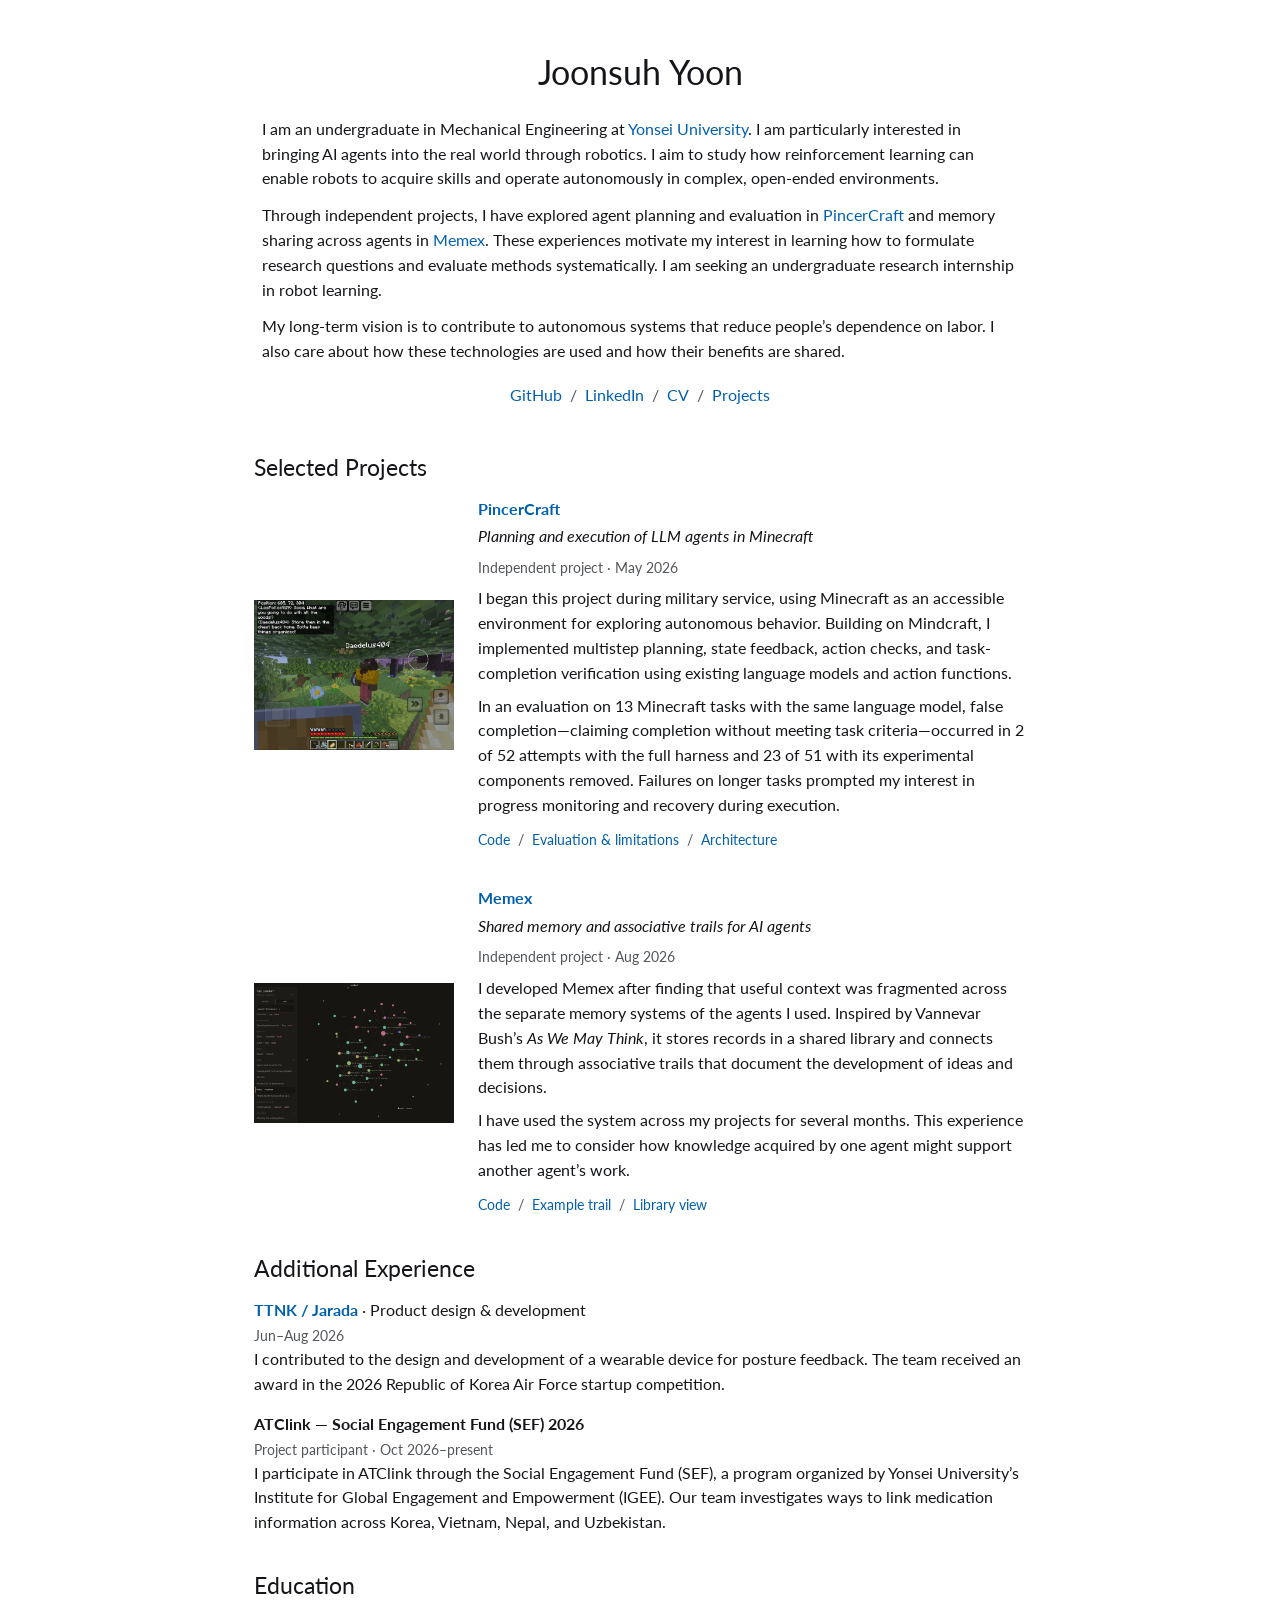
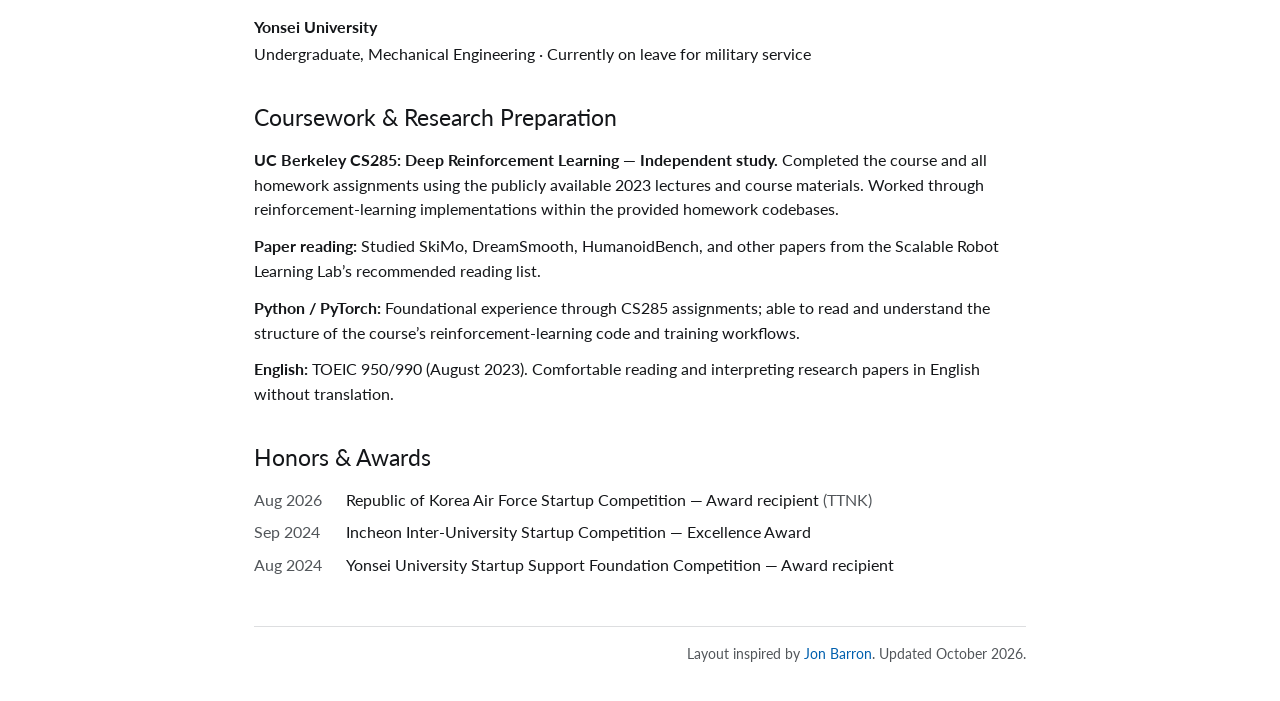
==== index.html @ 071ed4f8 "Update research interests, preparation, project dates, and CV" ====
<!doctype html>
<html lang="en">
<head>
  <meta charset="utf-8">
  <meta name="viewport" content="width=device-width, initial-scale=1">
  <meta name="description" content="Joonsuh Yoon — Mechanical Engineering undergraduate at Yonsei University. Projects and interests in robot learning, autonomous agents, and shared agent memory.">
  <meta name="theme-color" content="#ffffff">
  <title>Joonsuh Yoon</title>
  <link rel="icon" href="assets/favicon.svg" type="image/svg+xml">
  <link rel="preconnect" href="https://fonts.googleapis.com">
  <link rel="preconnect" href="https://fonts.gstatic.com" crossorigin>
  <link href="https://fonts.googleapis.com/css2?family=Lato:wght@400;700&display=swap" rel="stylesheet">
  <link rel="stylesheet" href="style.css">
</head>
<body>
  <a class="skip" href="#projects">Skip to projects</a>
  <main>
    <header class="intro">
      <h1>Joonsuh Yoon</h1>
      <p>I am an undergraduate in Mechanical Engineering at <a href="https://www.yonsei.ac.kr/en_sc/">Yonsei University</a>. I am particularly interested in bringing AI agents into the real world through robotics. I aim to study how reinforcement learning can enable robots to acquire skills and operate autonomously in complex, open-ended environments.</p>
      <p>Through independent projects, I have explored agent planning and evaluation in <a href="#pincercraft">PincerCraft</a> and memory sharing across agents in <a href="#memex">Memex</a>. These experiences motivate my interest in learning how to formulate research questions and evaluate methods systematically. I am seeking an undergraduate research internship in robot learning.</p>
      <p>My long-term vision is to contribute to autonomous systems that reduce people’s dependence on labor. I also care about how these technologies are used and how their benefits are shared.</p>
      <nav class="links intro-links" aria-label="Profile links">
        <a href="https://github.com/appendix0">GitHub</a><span aria-hidden="true">/</span>
        <a href="https://www.linkedin.com/in/%EC%A4%80%EC%84%9C-%EC%9C%A4-532869321/">LinkedIn</a><span aria-hidden="true">/</span>
        <a href="cv.pdf">CV</a><span aria-hidden="true">/</span>
        <a href="#projects">Projects</a>
      </nav>
    </header>

    <section id="projects" aria-labelledby="projects-title">
      <h2 id="projects-title">Selected Projects</h2>

      <article class="project" id="pincercraft">
        <a class="project-image" href="assets/pincercraft-gameplay.png" aria-label="View PincerCraft gameplay screenshot at full size">
          <img src="assets/pincercraft-gameplay.png" alt="Minecraft gameplay with the agent Daedelus404 discussing storing collected wood in a chest." width="1824" height="1368" loading="lazy">
        </a>
        <div class="project-copy">
          <h3><a href="https://github.com/appendix0/pincercraft">PincerCraft</a></h3>
          <p class="subtitle">Planning and execution of LLM agents in Minecraft</p>
          <p class="meta">Independent project · May 2026</p>
          <p>I began this project during military service, using Minecraft as an accessible environment for exploring autonomous behavior. Building on Mindcraft, I implemented multistep planning, state feedback, action checks, and task-completion verification using existing language models and action functions.</p>
          <p>In an evaluation on 13 Minecraft tasks with the same language model, false completion—claiming completion without meeting task criteria—occurred in 2 of 52 attempts with the full harness and 23 of 51 with its experimental components removed. Failures on longer tasks prompted my interest in progress monitoring and recovery during execution.</p>
          <div class="links"><a href="https://github.com/appendix0/pincercraft">Code</a><span aria-hidden="true">/</span><a href="https://github.com/appendix0/pincercraft/blob/HEAD/docs/paper/results.md">Evaluation &amp; limitations</a><span aria-hidden="true">/</span><a href="assets/pincercraft.jpeg">Architecture</a></div>
        </div>
      </article>

      <article class="project" id="memex">
        <a class="project-image" href="assets/memex.jpeg" aria-label="View the Memex Library screenshot at full size">
          <img src="assets/memex.jpeg" alt="The Memex Library interface, with records connected in an associative knowledge map." width="1873" height="1312" loading="lazy">
        </a>
        <div class="project-copy">
          <h3><a href="https://github.com/appendix0/Memex">Memex</a></h3>
          <p class="subtitle">Shared memory and associative trails for AI agents</p>
          <p class="meta">Independent project · Aug 2026</p>
          <p>I developed Memex after finding that useful context was fragmented across the separate memory systems of the agents I used. Inspired by Vannevar Bush’s <em>As We May Think</em>, it stores records in a shared library and connects them through associative trails that document the development of ideas and decisions.</p>
          <p>I have used the system across my projects for several months. This experience has led me to consider how knowledge acquired by one agent might support another agent’s work.</p>
          <div class="links"><a href="https://github.com/appendix0/Memex">Code</a><span aria-hidden="true">/</span><a href="https://github.com/appendix0/Memex/blob/HEAD/brain/trails/building-the-greenhouse.md">Example trail</a><span aria-hidden="true">/</span><a href="assets/memex.jpeg">Library view</a></div>
        </div>
      </article>
    </section>

    <section aria-labelledby="experience-title">
      <h2 id="experience-title">Additional Experience</h2>
      <div class="entry">
        <h3><a href="https://github.com/TurtleTurtleTurtleNeck/Jarada">TTNK / Jarada</a> <span class="role">· Product design &amp; development</span></h3>
        <p class="meta">Jun–Aug 2026</p>
        <p>I contributed to the design and development of a wearable device for posture feedback. The team received an award in the 2026 Republic of Korea Air Force startup competition.</p>
      </div>
      <div class="entry">
        <h3>ATClink — Social Engagement Fund (SEF) 2026</h3>
        <p class="meta">Project participant · Oct 2026–present</p>
        <p>I participate in ATClink through the Social Engagement Fund (SEF), a program organized by Yonsei University’s Institute for Global Engagement and Empowerment (IGEE). Our team investigates ways to link medication information across Korea, Vietnam, Nepal, and Uzbekistan.</p>
      </div>
    </section>

    <section aria-labelledby="education-title">
      <h2 id="education-title">Education</h2>
      <div class="entry"><h3>Yonsei University</h3><p>Undergraduate, Mechanical Engineering · Currently on leave for military service</p></div>
    </section>

    <section aria-labelledby="preparation-title">
      <h2 id="preparation-title">Coursework &amp; Research Preparation</h2>
      <p><strong>UC Berkeley CS285: Deep Reinforcement Learning — Independent study.</strong> Completed the course and all homework assignments using the publicly available 2023 lectures and course materials. Worked through reinforcement-learning implementations within the provided homework codebases.</p>
      <p><strong>Paper reading:</strong> Studied SkiMo, DreamSmooth, HumanoidBench, and other papers from the Scalable Robot Learning Lab’s recommended reading list.</p>
      <p><strong>Python / PyTorch:</strong> Foundational experience through CS285 assignments; able to read and understand the structure of the course’s reinforcement-learning code and training workflows.</p>
      <p><strong>English:</strong> TOEIC 950/990 (August 2023). Comfortable reading and interpreting research papers in English without translation.</p>
    </section>

    <section aria-labelledby="awards-title">
      <h2 id="awards-title">Honors &amp; Awards</h2>
      <ul class="awards">
        <li><span class="year">Aug 2026</span><span>Republic of Korea Air Force Startup Competition — Award recipient <span class="muted">(TTNK)</span></span></li>
        <li><span class="year">Sep 2024</span><span>Incheon Inter-University Startup Competition — Excellence Award</span></li>
        <li><span class="year">Aug 2024</span><span>Yonsei University Startup Support Foundation Competition — Award recipient</span></li>
      </ul>
    </section>
    <footer><p>Layout inspired by <a href="https://jonbarron.info/">Jon Barron</a>. <span class="footer-date">Updated October 2026.</span></p></footer>
  </main>
</body>
</html>
---- style.css ----
/* Hallmark · macrostructure: Long Document · tone: austere · anchor hue: blue
 * Reference: Jon Barron; single-family typography and white paper are deliberate.
 * Pre-emit critique: P4 H4 E4 S5 R5 V3 */
@import url('tokens.css');
* { box-sizing: border-box; }
html { overflow-x: clip; scroll-padding-top: var(--space-lg); }
body { margin: 0; overflow-x: clip; background: var(--color-paper); color: var(--color-ink); font: var(--text-body)/1.55 var(--font-body); }
main { max-width: 820px; margin: 0 auto; padding: var(--space-2xl) var(--space-lg) var(--space-lg); }
a { color: var(--color-accent); text-decoration: none; }
a:hover, a:active { color: var(--color-hover); text-decoration: underline; }
a:focus-visible { outline: 2px solid var(--color-focus); outline-offset: 4px; }
p { margin: 0 0 12px; }
h1, h2, h3 { font-family: var(--font-display); min-width: 0; overflow-wrap: anywhere; }
h1 { font-size: var(--text-name); font-weight: 400; line-height: 1.2; text-align: center; margin: 0 0 var(--space-lg); }
h2 { font-size: var(--text-section); font-weight: 400; line-height: 1.25; margin: 0 0 var(--space-md); }
h3 { font-size: var(--text-body); line-height: 1.4; margin: 0 0 var(--space-xs); }
.intro { padding: 0 var(--space-sm); margin-bottom: 42px; }
.links { display: flex; flex-wrap: wrap; gap: 0 var(--space-sm); align-items: baseline; font-size: var(--text-small); }
.links a { white-space: nowrap; padding-block: 3px; }
.links span { color: var(--color-muted); }
.intro-links { justify-content: center; font-size: var(--text-body); margin-top: var(--space-md); }
section { margin-bottom: 36px; }
.project { display: grid; grid-template-columns: minmax(0, 1fr); gap: var(--space-md); margin-bottom: 34px; align-items: center; }
.project-image { display: block; max-width: 340px; width: 100%; }
.project-image img { display: block; width: 100%; height: auto; object-fit: contain; }
.project-copy { min-width: 0; }
.project-copy p { margin-bottom: var(--space-sm); }
.project-copy h3 a { font-weight: 700; }
.subtitle { font-style: italic; }
.meta { color: var(--color-muted); font-size: var(--text-small); }
.entry { margin-bottom: var(--space-md); }
.entry p { margin: 0; }
.role { font-weight: 400; }
.study { margin-top: var(--space-md); }
.awards { list-style: none; padding: 0; margin: 0; }
.awards li { display: grid; grid-template-columns: 76px minmax(0, 1fr); gap: var(--space-md); margin-bottom: var(--space-sm); }
.year { font-variant-numeric: tabular-nums; color: var(--color-muted); }
.muted { color: var(--color-muted); }
footer { border-top: 1px solid var(--color-line); margin-top: var(--space-2xl); padding-top: var(--space-md); text-align: right; color: var(--color-muted); font-size: var(--text-small); }
footer a, .footer-date { white-space: nowrap; }
.skip { position: absolute; top: -80px; left: var(--space-md); padding: var(--space-sm); background: var(--color-paper); }
.skip:focus { top: var(--space-sm); }
@media (min-width: 40rem) {
  .project { grid-template-columns: 200px minmax(0, 1fr); gap: var(--space-lg); }
  main { padding-top: 52px; }
}
@media print {
  main { max-width: none; padding: 0; }
  .skip, footer { display: none; }
  .project, .entry { break-inside: avoid; }
  a { color: var(--color-ink); }
}
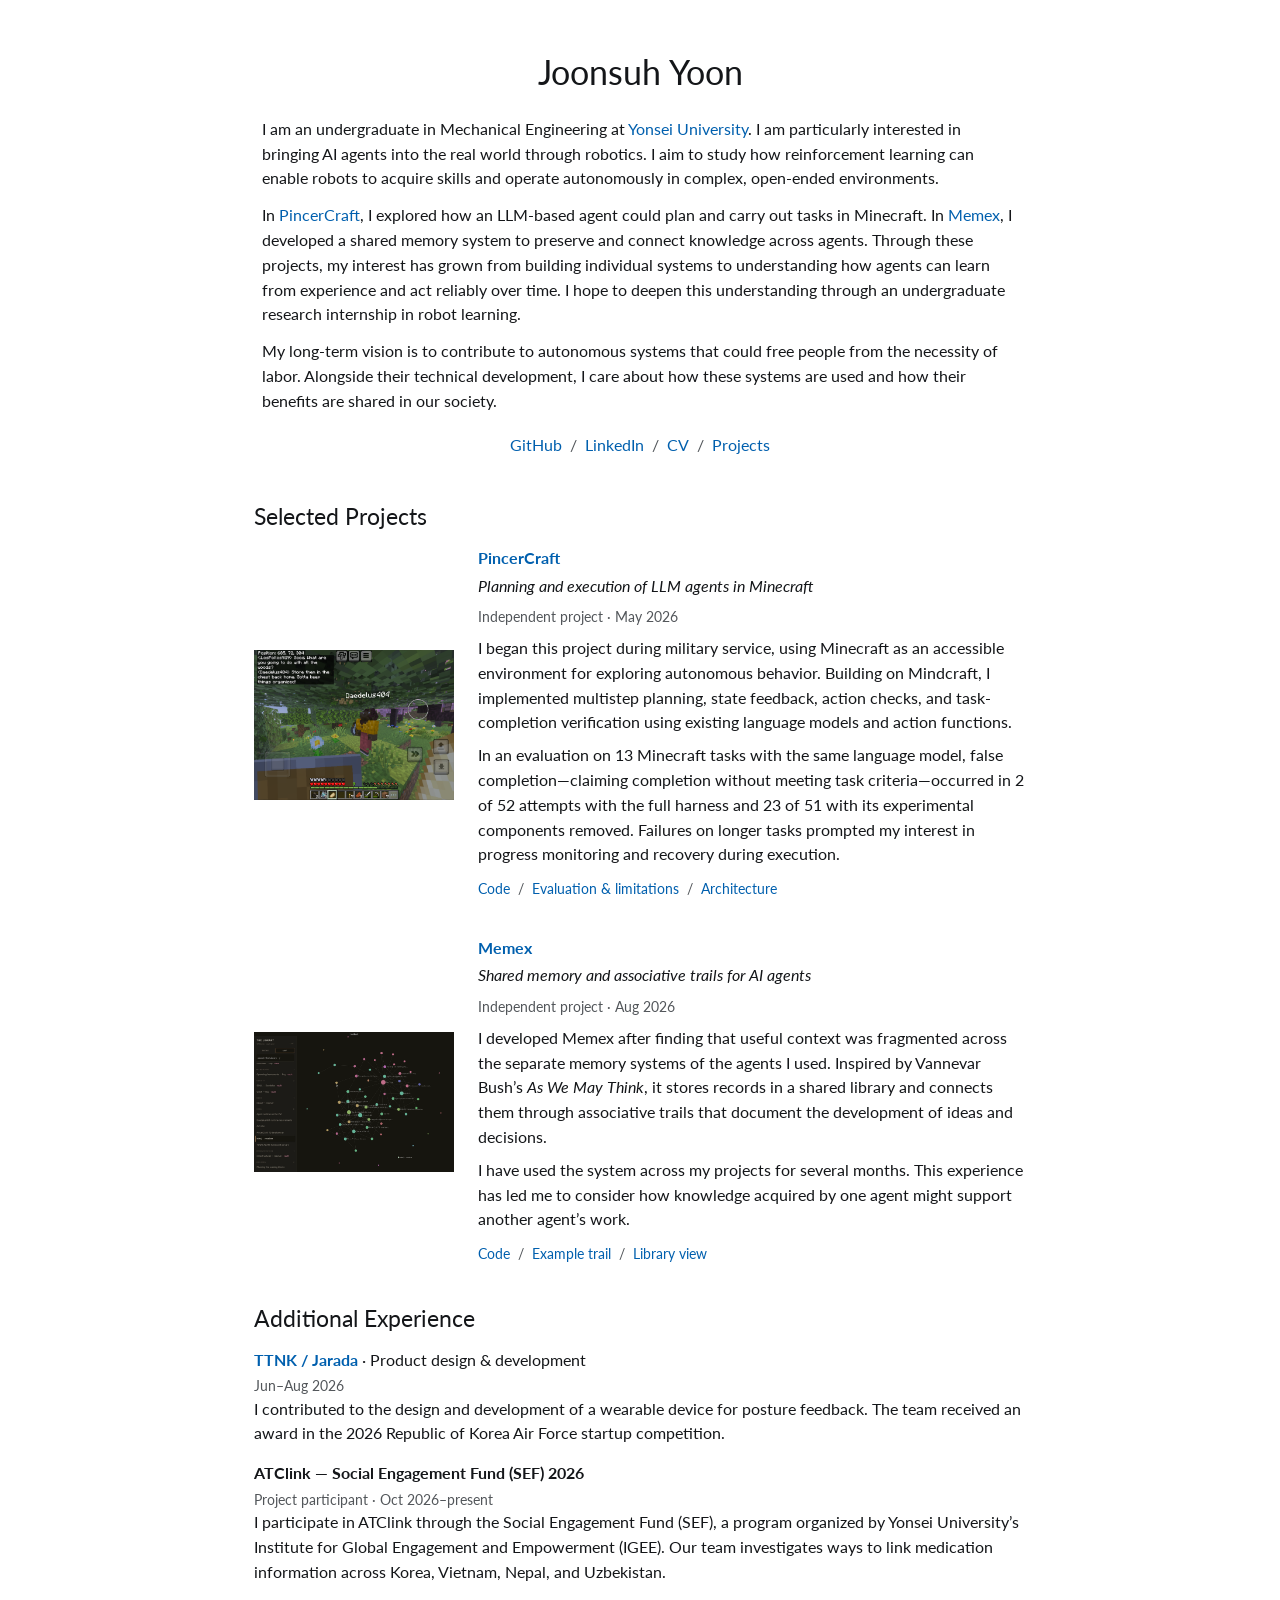
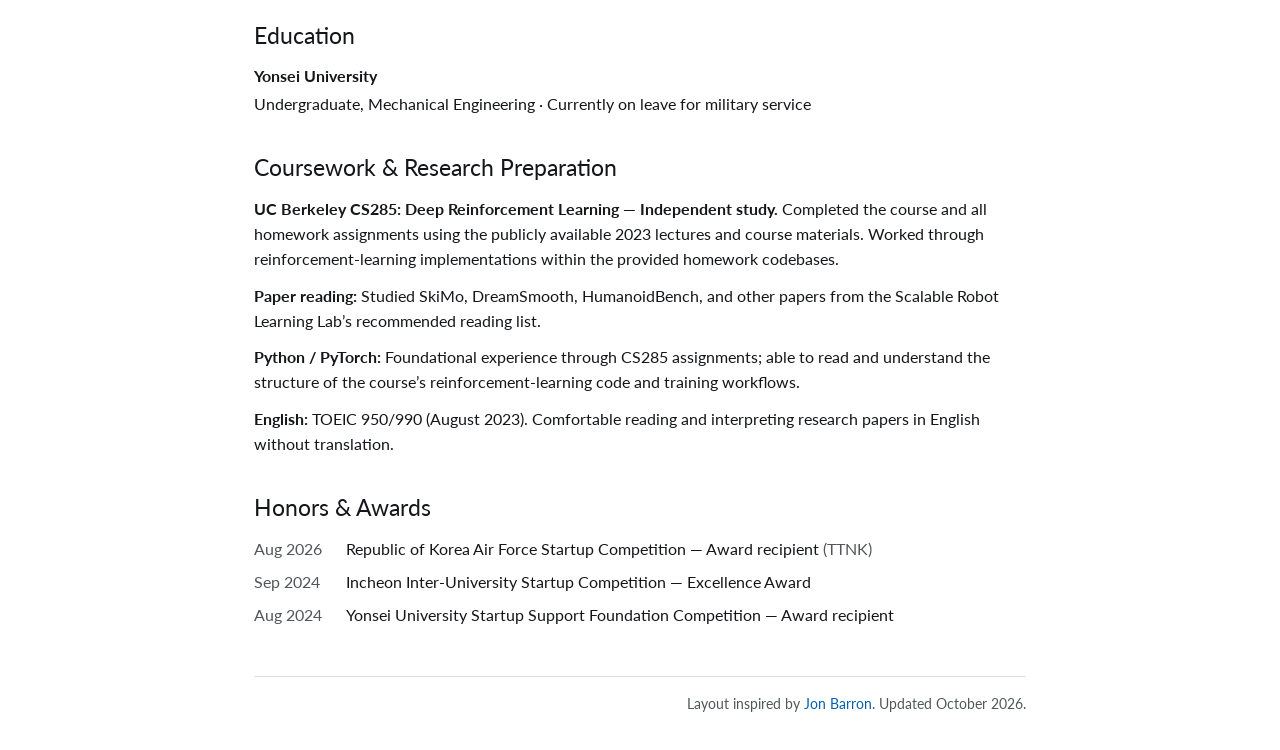
==== commit 7a1baf5a: "Refine introduction and long-term vision" ====
--- a/index.html
+++ b/index.html
@@ -18,8 +18,8 @@
     <header class="intro">
       <h1>Joonsuh Yoon</h1>
       <p>I am an undergraduate in Mechanical Engineering at <a href="https://www.yonsei.ac.kr/en_sc/">Yonsei University</a>. I am particularly interested in bringing AI agents into the real world through robotics. I aim to study how reinforcement learning can enable robots to acquire skills and operate autonomously in complex, open-ended environments.</p>
-      <p>Through independent projects, I have explored agent planning and evaluation in <a href="#pincercraft">PincerCraft</a> and memory sharing across agents in <a href="#memex">Memex</a>. These experiences motivate my interest in learning how to formulate research questions and evaluate methods systematically. I am seeking an undergraduate research internship in robot learning.</p>
-      <p>My long-term vision is to contribute to autonomous systems that reduce people’s dependence on labor. I also care about how these technologies are used and how their benefits are shared.</p>
+      <p>In <a href="#pincercraft">PincerCraft</a>, I explored how an LLM-based agent could plan and carry out tasks in Minecraft. In <a href="#memex">Memex</a>, I developed a shared memory system to preserve and connect knowledge across agents. Through these projects, my interest has grown from building individual systems to understanding how agents can learn from experience and act reliably over time. I hope to deepen this understanding through an undergraduate research internship in robot learning.</p>
+      <p>My long-term vision is to contribute to autonomous systems that could free people from the necessity of labor. Alongside their technical development, I care about how these systems are used and how their benefits are shared in our society.</p>
       <nav class="links intro-links" aria-label="Profile links">
         <a href="https://github.com/appendix0">GitHub</a><span aria-hidden="true">/</span>
         <a href="https://www.linkedin.com/in/%EC%A4%80%EC%84%9C-%EC%9C%A4-532869321/">LinkedIn</a><span aria-hidden="true">/</span>
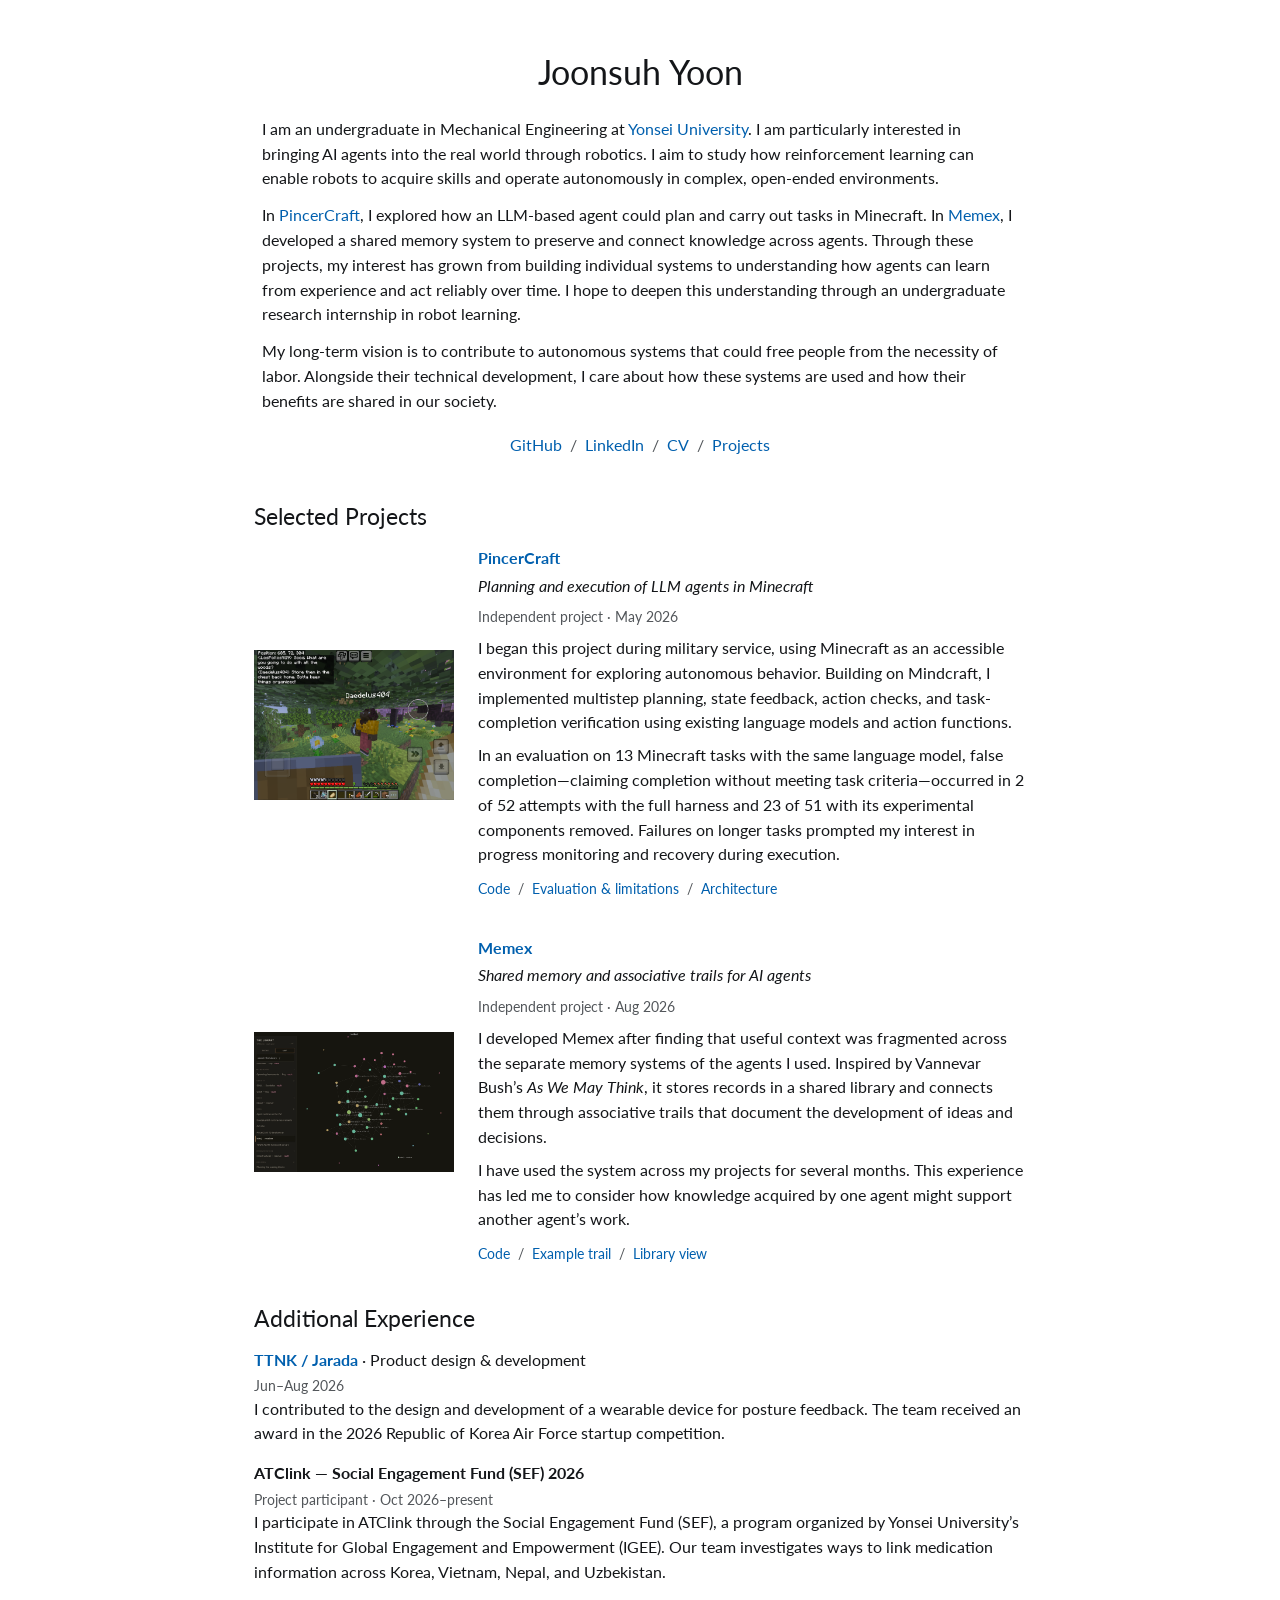
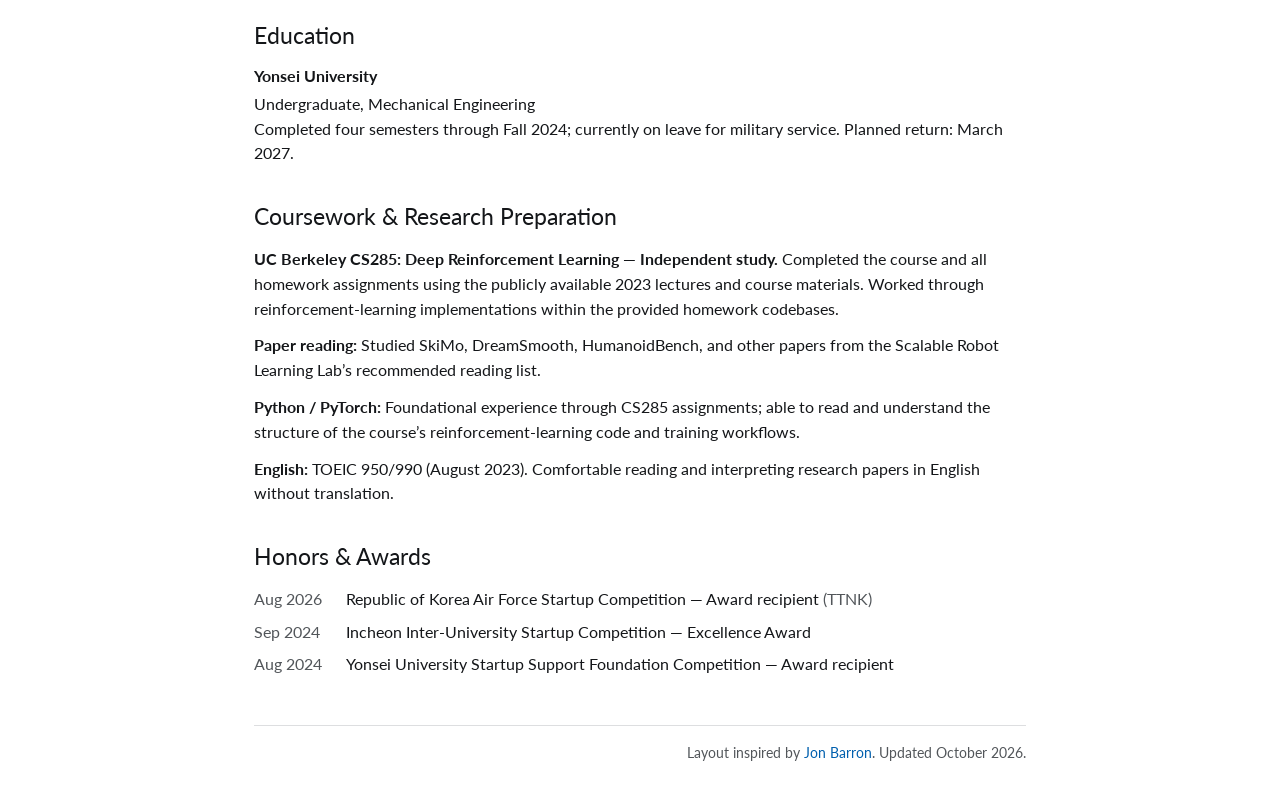
==== commit 91df4fe6: "Clarify completed semesters and planned March 2027 return" ====
--- a/index.html
+++ b/index.html
@@ -76,7 +76,7 @@
 
     <section aria-labelledby="education-title">
       <h2 id="education-title">Education</h2>
-      <div class="entry"><h3>Yonsei University</h3><p>Undergraduate, Mechanical Engineering · Currently on leave for military service</p></div>
+      <div class="entry"><h3>Yonsei University</h3><p>Undergraduate, Mechanical Engineering</p><p>Completed four semesters through Fall 2024; currently on leave for military service. Planned return: March 2027.</p></div>
     </section>
 
     <section aria-labelledby="preparation-title">
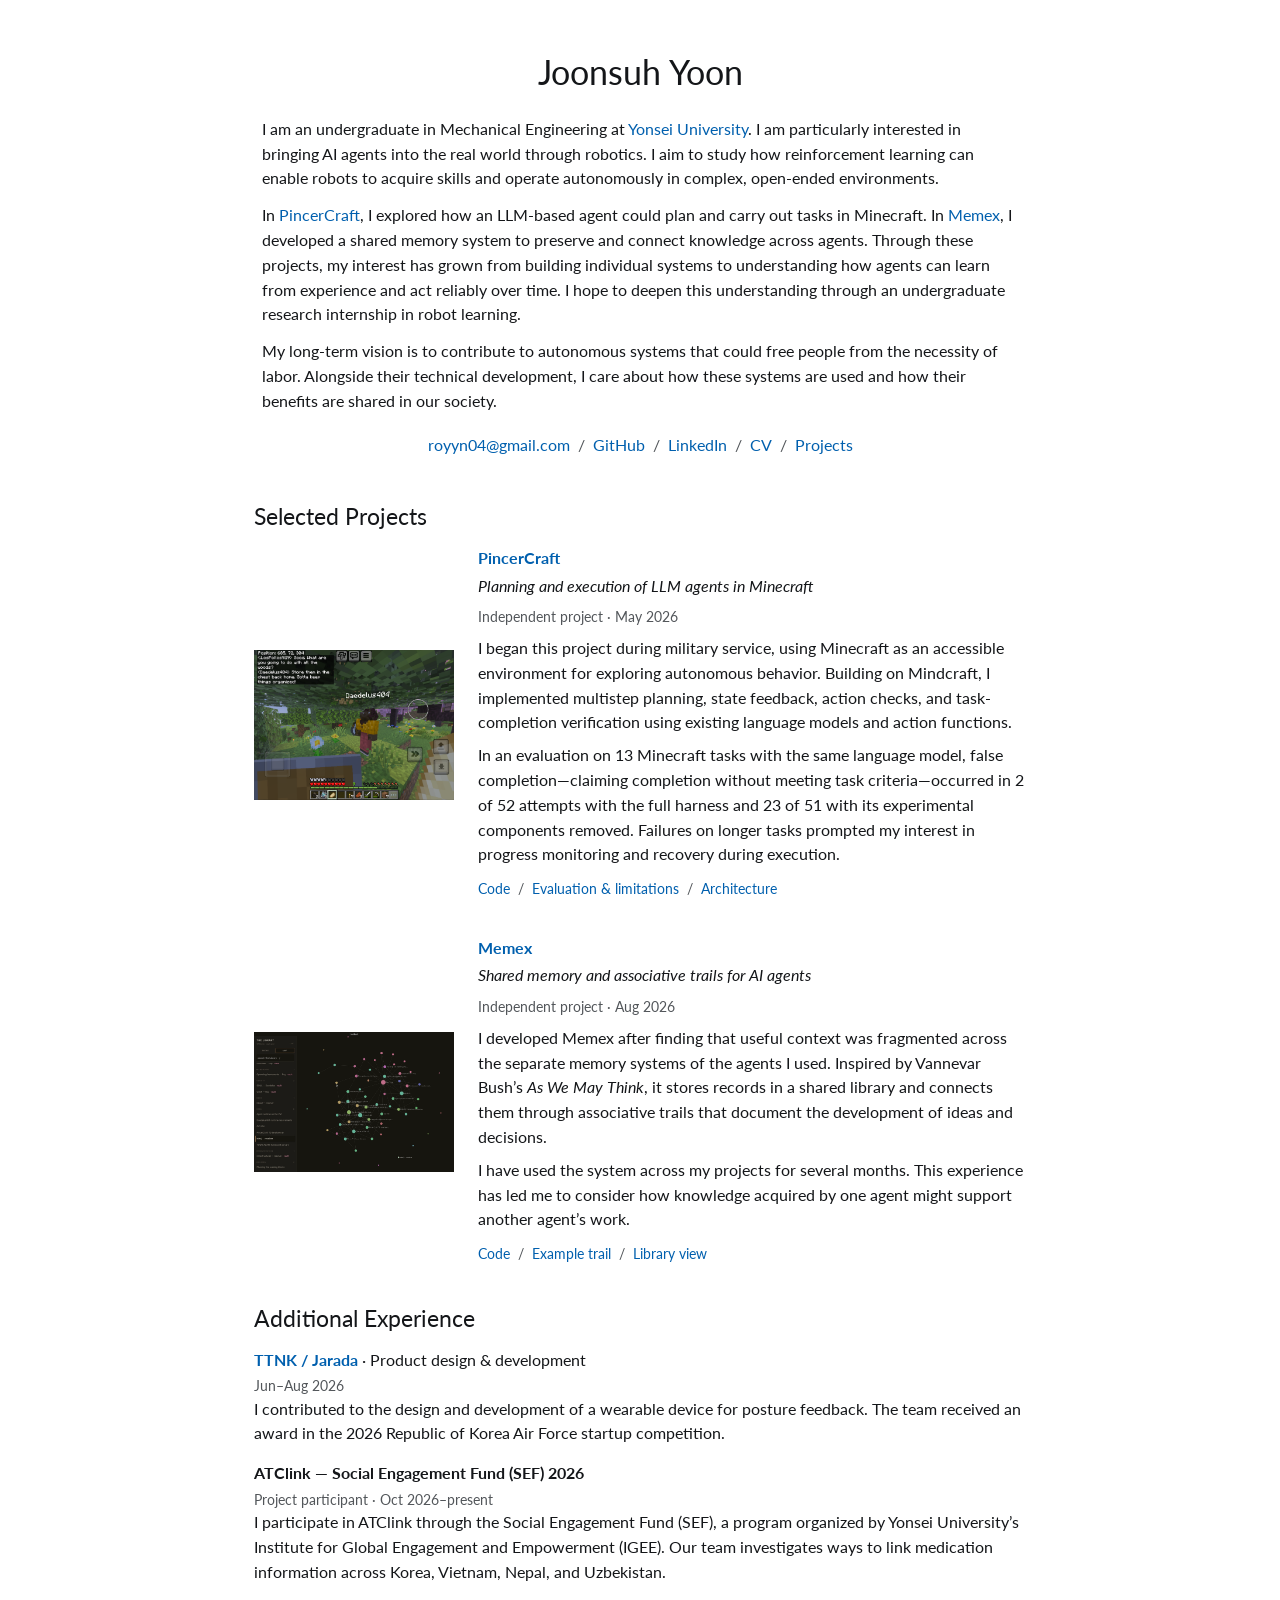
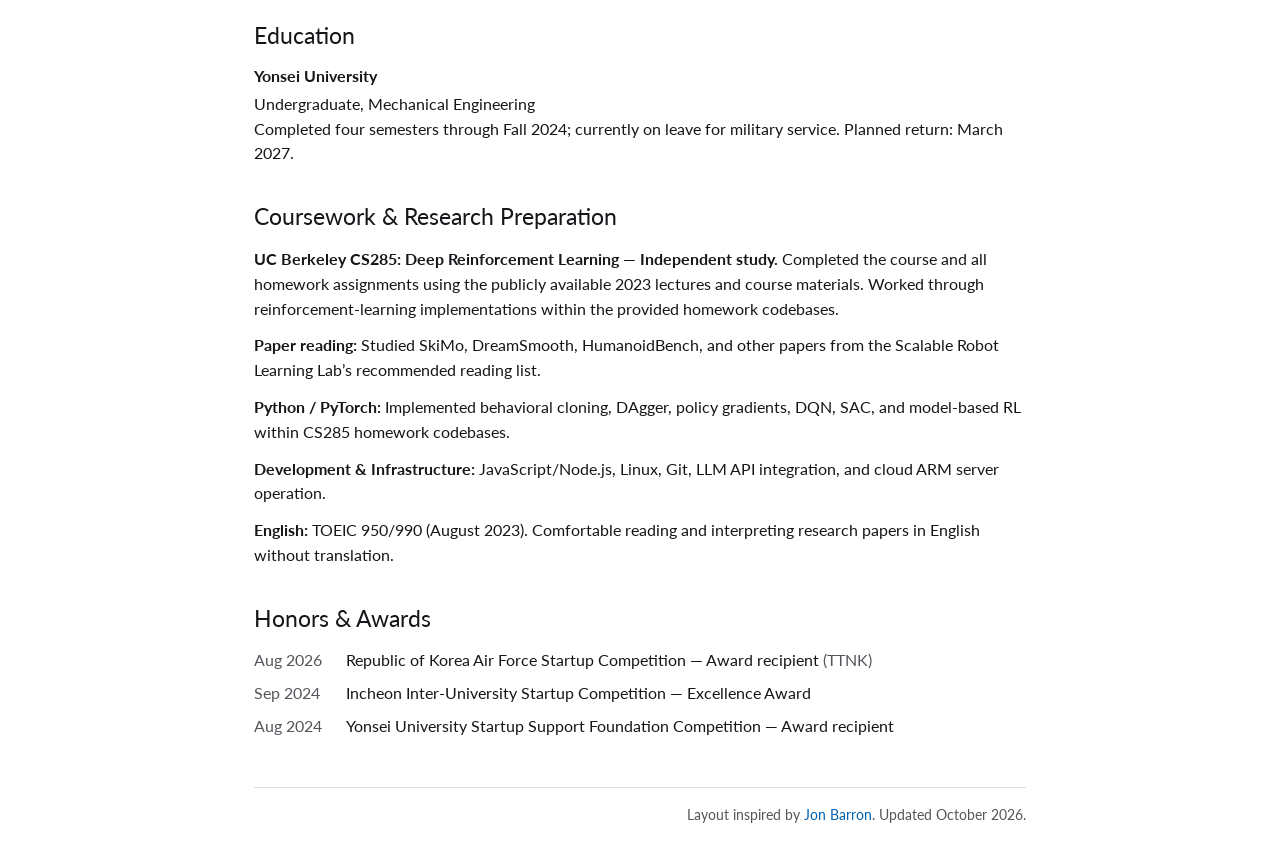
==== commit bf1f54f5: "Add contact email and describe implementation and tooling experience" ====
--- a/index.html
+++ b/index.html
@@ -21,6 +21,7 @@
       <p>In <a href="#pincercraft">PincerCraft</a>, I explored how an LLM-based agent could plan and carry out tasks in Minecraft. In <a href="#memex">Memex</a>, I developed a shared memory system to preserve and connect knowledge across agents. Through these projects, my interest has grown from building individual systems to understanding how agents can learn from experience and act reliably over time. I hope to deepen this understanding through an undergraduate research internship in robot learning.</p>
       <p>My long-term vision is to contribute to autonomous systems that could free people from the necessity of labor. Alongside their technical development, I care about how these systems are used and how their benefits are shared in our society.</p>
       <nav class="links intro-links" aria-label="Profile links">
+        <a href="mailto:royyn04@gmail.com">royyn04@gmail.com</a><span aria-hidden="true">/</span>
         <a href="https://github.com/appendix0">GitHub</a><span aria-hidden="true">/</span>
         <a href="https://www.linkedin.com/in/%EC%A4%80%EC%84%9C-%EC%9C%A4-532869321/">LinkedIn</a><span aria-hidden="true">/</span>
         <a href="cv.pdf">CV</a><span aria-hidden="true">/</span>
@@ -83,7 +84,8 @@
       <h2 id="preparation-title">Coursework &amp; Research Preparation</h2>
       <p><strong>UC Berkeley CS285: Deep Reinforcement Learning — Independent study.</strong> Completed the course and all homework assignments using the publicly available 2023 lectures and course materials. Worked through reinforcement-learning implementations within the provided homework codebases.</p>
       <p><strong>Paper reading:</strong> Studied SkiMo, DreamSmooth, HumanoidBench, and other papers from the Scalable Robot Learning Lab’s recommended reading list.</p>
-      <p><strong>Python / PyTorch:</strong> Foundational experience through CS285 assignments; able to read and understand the structure of the course’s reinforcement-learning code and training workflows.</p>
+      <p><strong>Python / PyTorch:</strong> Implemented behavioral cloning, DAgger, policy gradients, DQN, SAC, and model-based RL within CS285 homework codebases.</p>
+  <p><strong>Development &amp; Infrastructure:</strong> JavaScript/Node.js, Linux, Git, LLM API integration, and cloud ARM server operation.</p>
       <p><strong>English:</strong> TOEIC 950/990 (August 2023). Comfortable reading and interpreting research papers in English without translation.</p>
     </section>
 
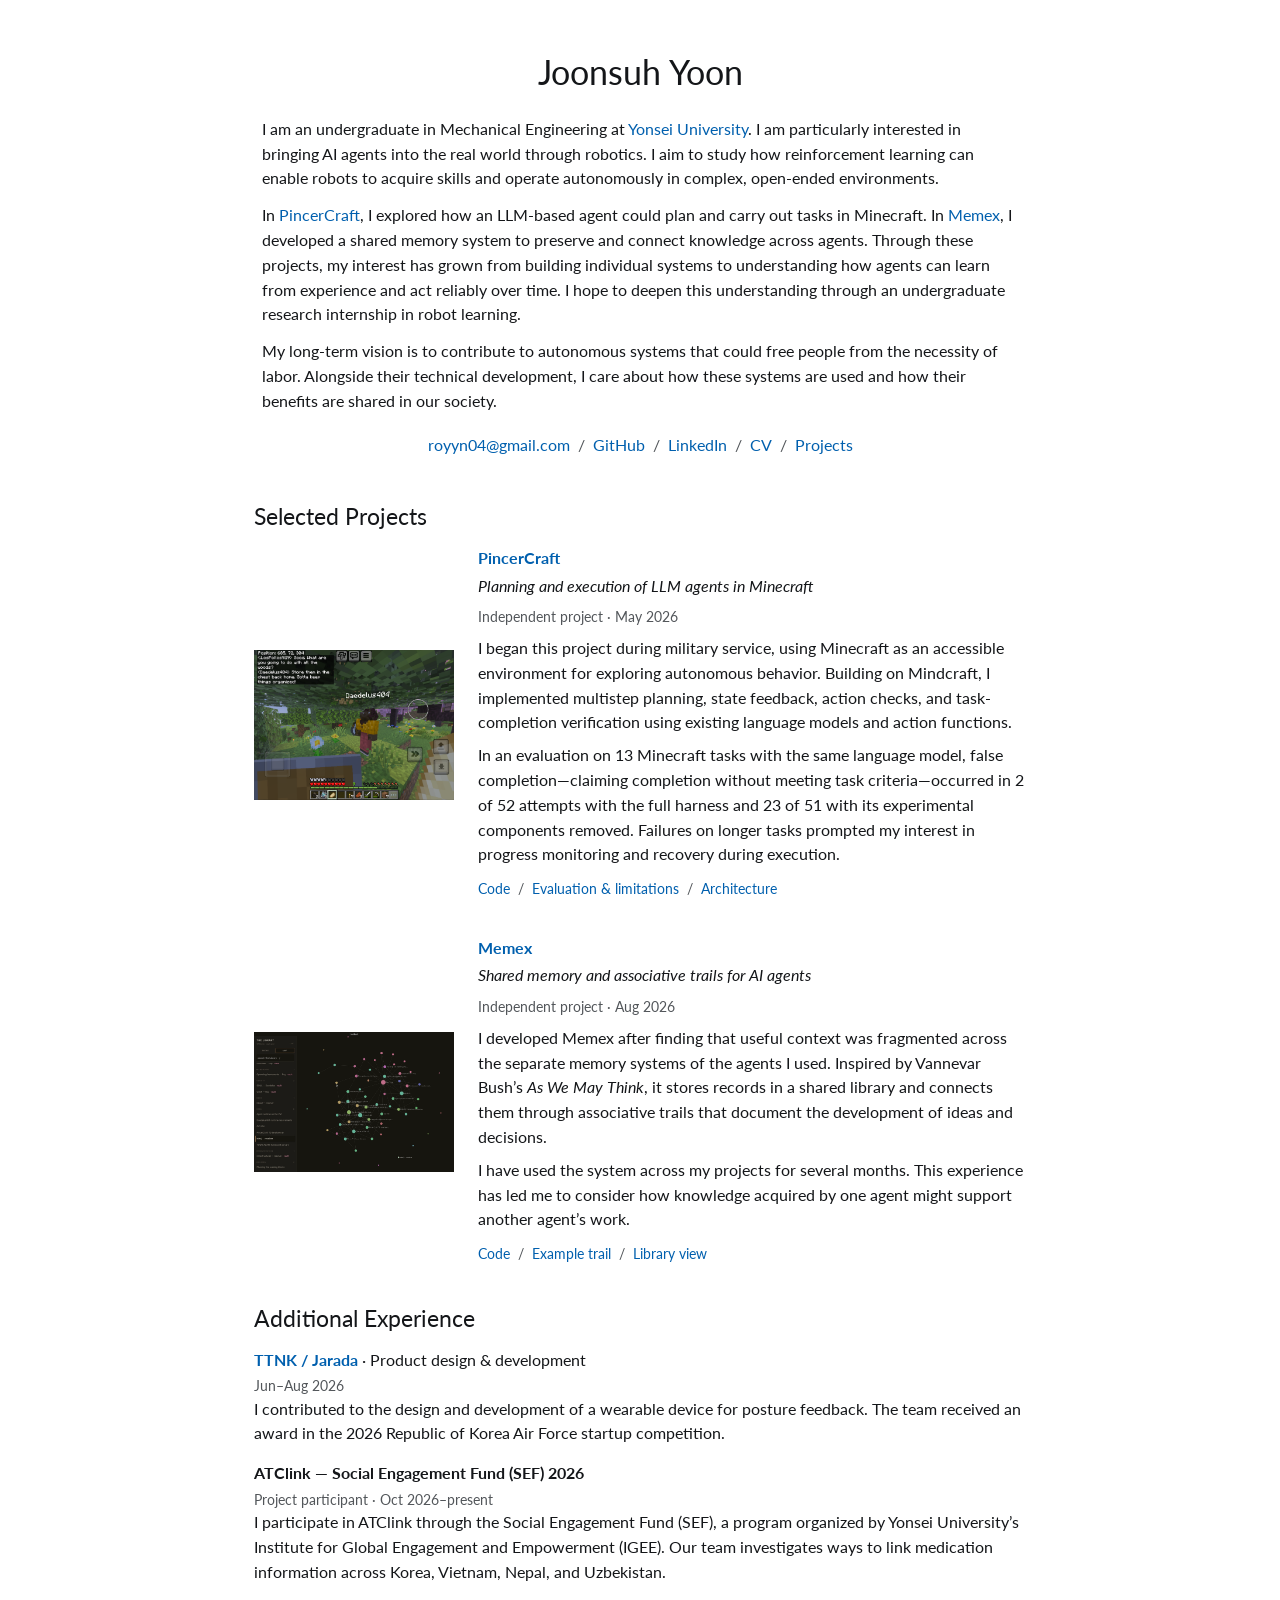
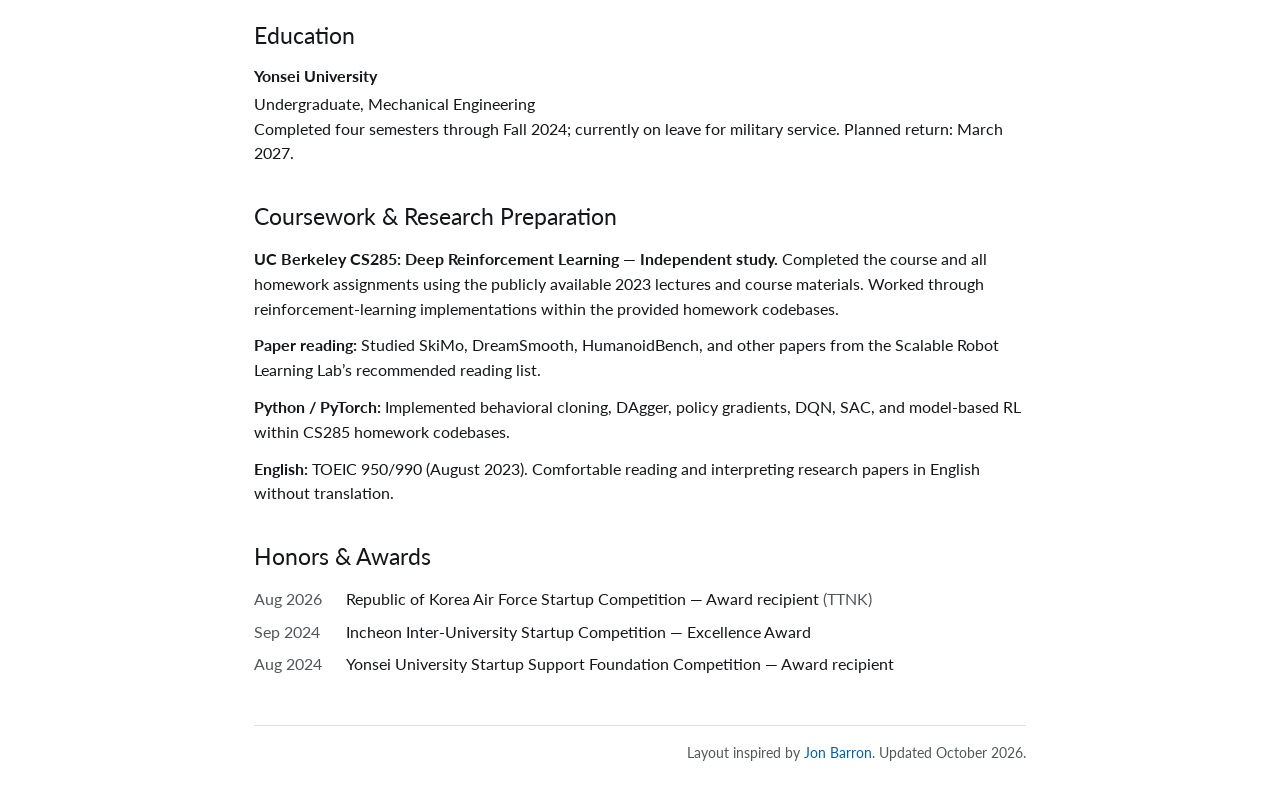
==== commit fc15cc20: "Remove development tools list from profile and CV" ====
--- a/index.html
+++ b/index.html
@@ -85,7 +85,6 @@
       <p><strong>UC Berkeley CS285: Deep Reinforcement Learning — Independent study.</strong> Completed the course and all homework assignments using the publicly available 2023 lectures and course materials. Worked through reinforcement-learning implementations within the provided homework codebases.</p>
       <p><strong>Paper reading:</strong> Studied SkiMo, DreamSmooth, HumanoidBench, and other papers from the Scalable Robot Learning Lab’s recommended reading list.</p>
       <p><strong>Python / PyTorch:</strong> Implemented behavioral cloning, DAgger, policy gradients, DQN, SAC, and model-based RL within CS285 homework codebases.</p>
-  <p><strong>Development &amp; Infrastructure:</strong> JavaScript/Node.js, Linux, Git, LLM API integration, and cloud ARM server operation.</p>
       <p><strong>English:</strong> TOEIC 950/990 (August 2023). Comfortable reading and interpreting research papers in English without translation.</p>
     </section>
 
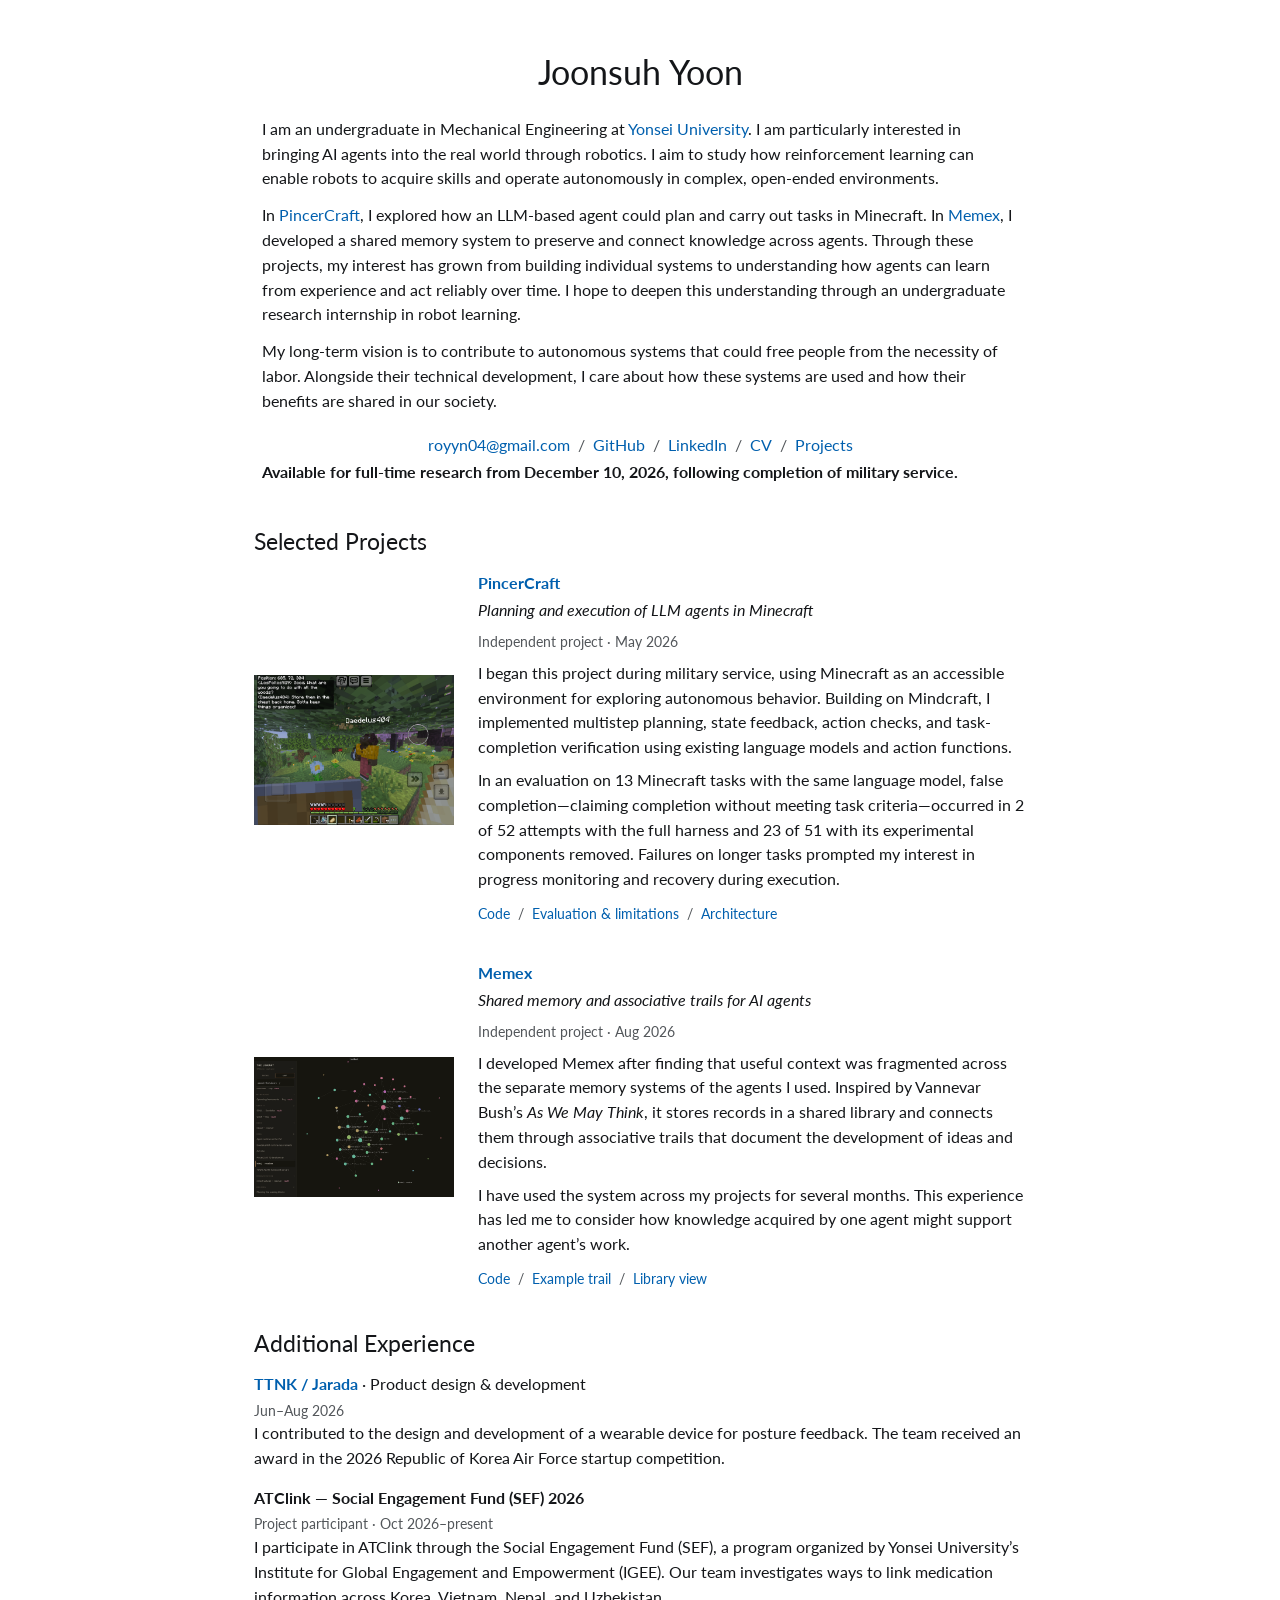
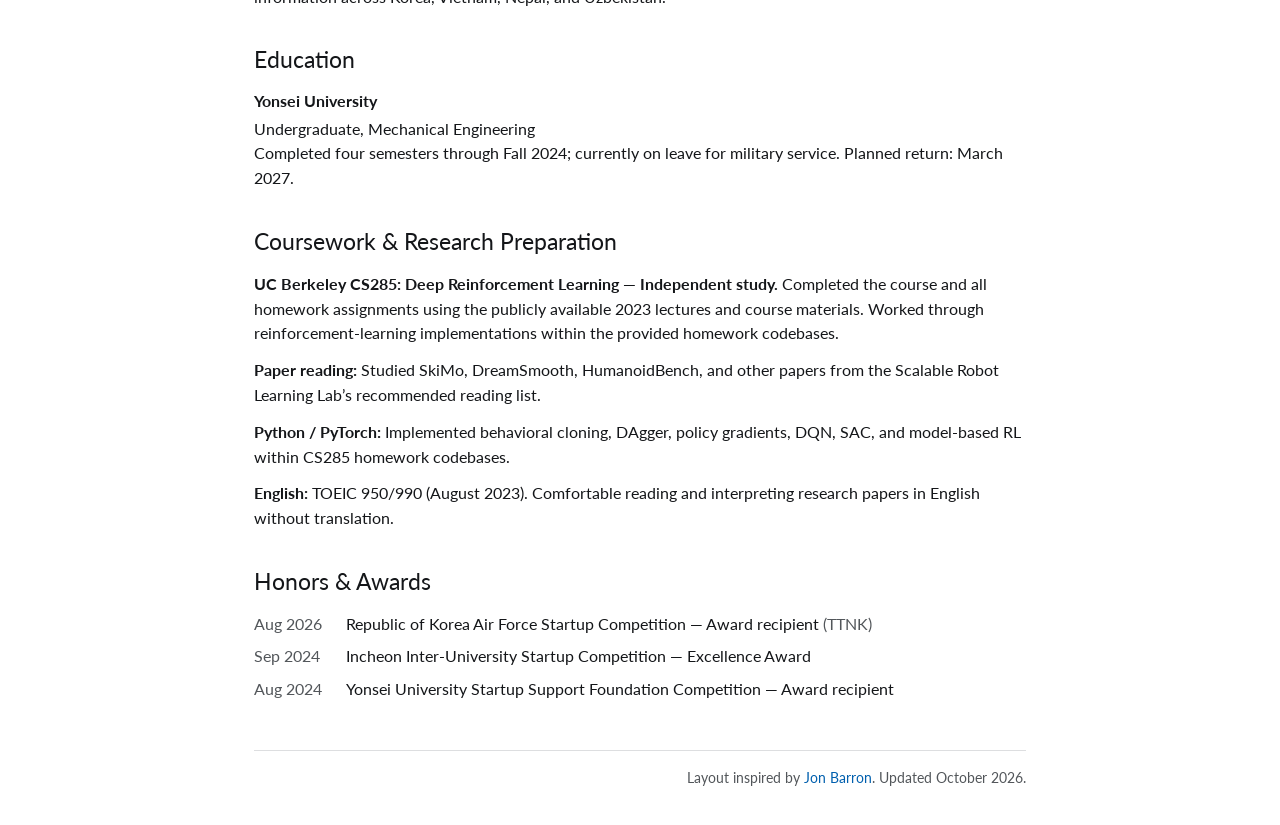
==== commit c83fca95: "Highlight full-time research availability from December 10" ====
--- a/index.html
+++ b/index.html
@@ -27,6 +27,7 @@
         <a href="cv.pdf">CV</a><span aria-hidden="true">/</span>
         <a href="#projects">Projects</a>
       </nav>
+      <p><strong>Available for full-time research from December 10, 2026, following completion of military service.</strong></p>
     </header>
 
     <section id="projects" aria-labelledby="projects-title">
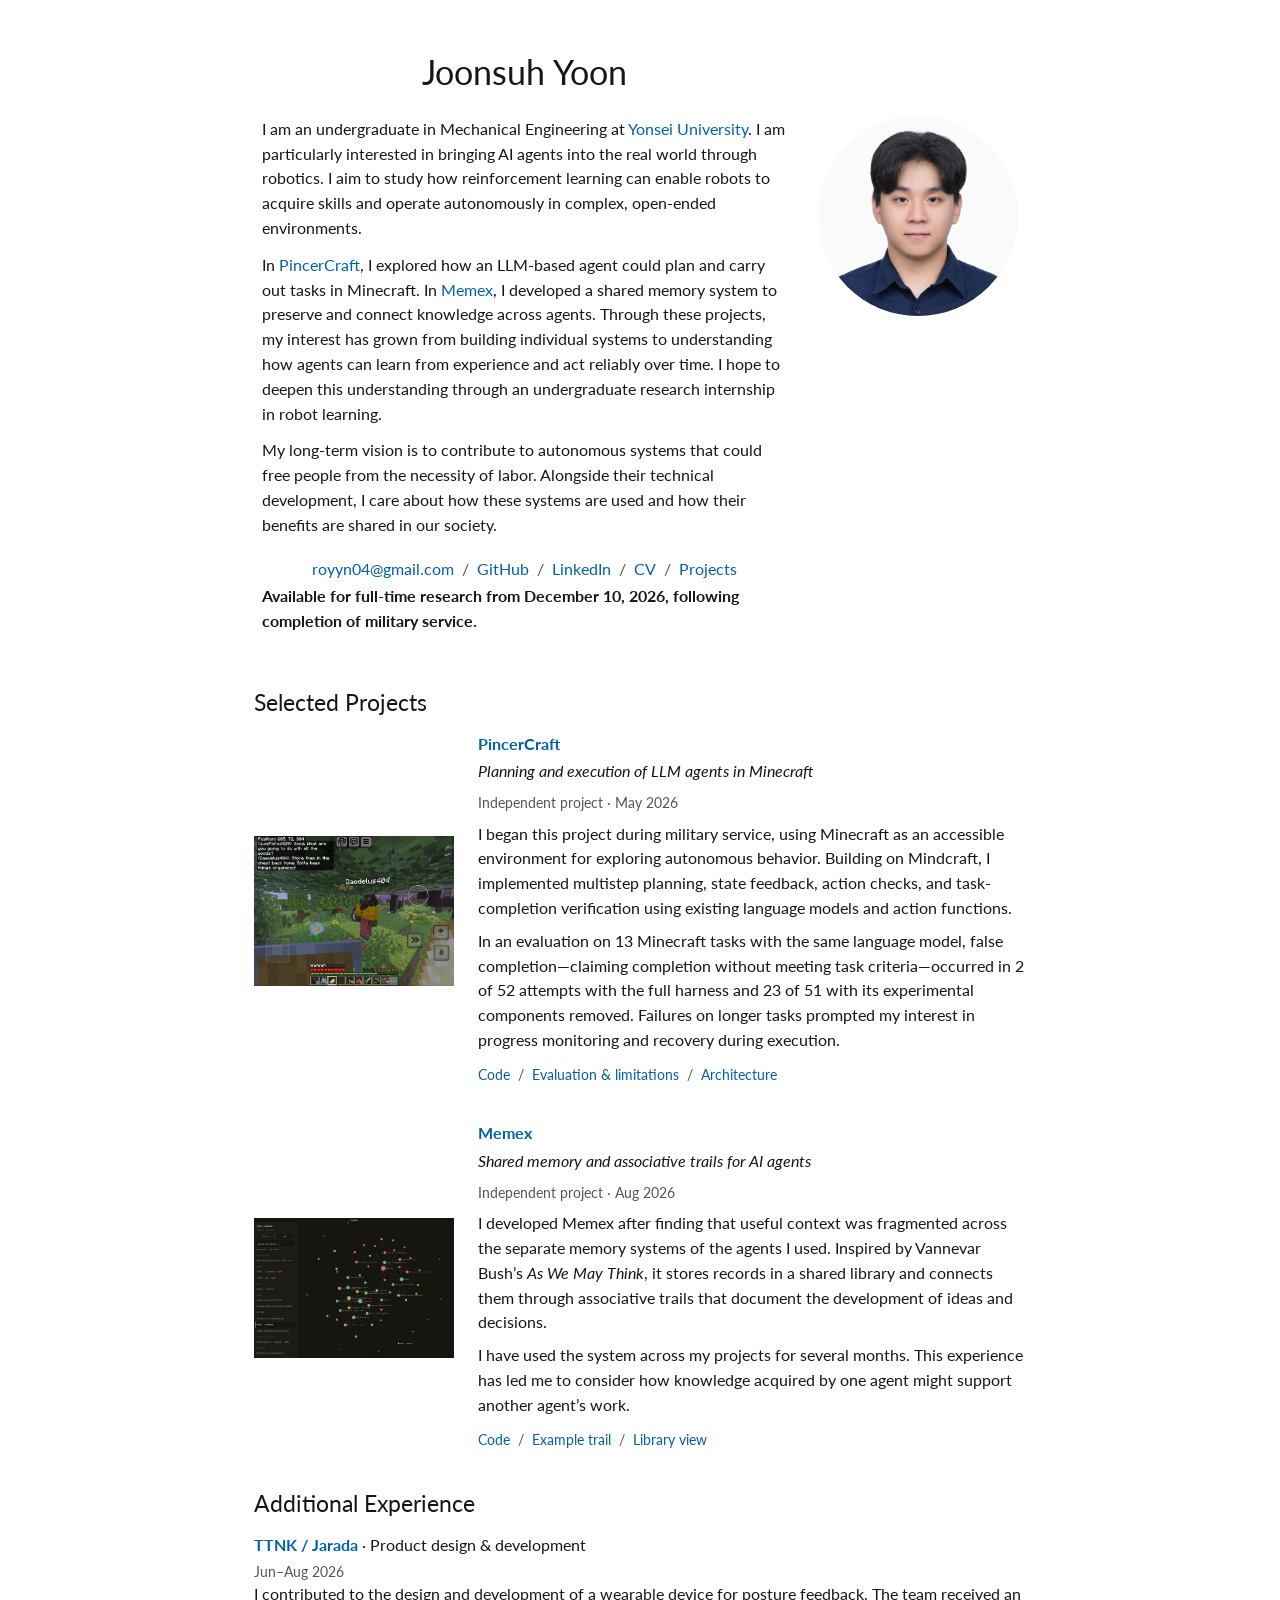
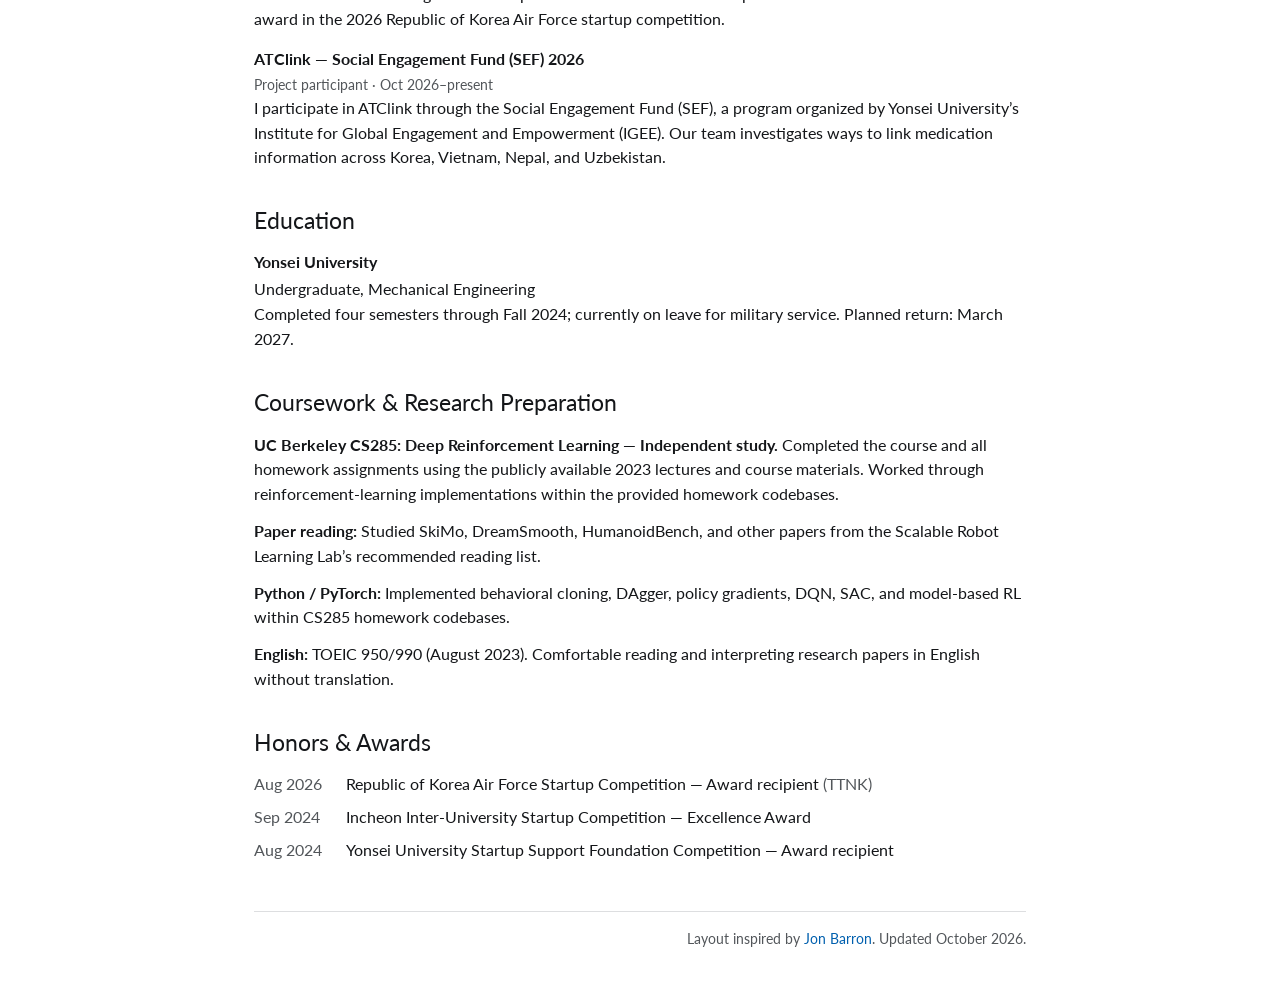
==== commit e50b7a2c: "Add profile photo to homepage intro Portrait from fetch_here (IMG_4003.jpeg, commit 455903a), shown " ====
--- a/index.html
+++ b/index.html
@@ -16,6 +16,7 @@
   <a class="skip" href="#projects">Skip to projects</a>
   <main>
     <header class="intro">
+      <div class="intro-text">
       <h1>Joonsuh Yoon</h1>
       <p>I am an undergraduate in Mechanical Engineering at <a href="https://www.yonsei.ac.kr/en_sc/">Yonsei University</a>. I am particularly interested in bringing AI agents into the real world through robotics. I aim to study how reinforcement learning can enable robots to acquire skills and operate autonomously in complex, open-ended environments.</p>
       <p>In <a href="#pincercraft">PincerCraft</a>, I explored how an LLM-based agent could plan and carry out tasks in Minecraft. In <a href="#memex">Memex</a>, I developed a shared memory system to preserve and connect knowledge across agents. Through these projects, my interest has grown from building individual systems to understanding how agents can learn from experience and act reliably over time. I hope to deepen this understanding through an undergraduate research internship in robot learning.</p>
@@ -28,6 +29,8 @@
         <a href="#projects">Projects</a>
       </nav>
       <p><strong>Available for full-time research from December 10, 2026, following completion of military service.</strong></p>
+      </div>
+      <img class="portrait" src="assets/profile.jpeg" alt="Portrait of Joonsuh Yoon" width="626" height="1004">
     </header>
 
     <section id="projects" aria-labelledby="projects-title">
--- a/style.css
+++ b/style.css
@@ -14,7 +14,9 @@
 h1 { font-size: var(--text-name); font-weight: 400; line-height: 1.2; text-align: center; margin: 0 0 var(--space-lg); }
 h2 { font-size: var(--text-section); font-weight: 400; line-height: 1.25; margin: 0 0 var(--space-md); }
 h3 { font-size: var(--text-body); line-height: 1.4; margin: 0 0 var(--space-xs); }
-.intro { padding: 0 var(--space-sm); margin-bottom: 42px; }
+.intro { padding: 0 var(--space-sm); margin-bottom: 42px; display: flex; flex-direction: column-reverse; align-items: center; gap: var(--space-lg); }
+.intro-text { min-width: 0; }
+.portrait { display: block; width: 180px; height: 180px; flex: none; border-radius: 50%; object-fit: cover; object-position: 50% 15%; }
 .links { display: flex; flex-wrap: wrap; gap: 0 var(--space-sm); align-items: baseline; font-size: var(--text-small); }
 .links a { white-space: nowrap; padding-block: 3px; }
 .links span { color: var(--color-muted); }
@@ -42,6 +44,8 @@
 .skip:focus { top: var(--space-sm); }
 @media (min-width: 40rem) {
   .project { grid-template-columns: 200px minmax(0, 1fr); gap: var(--space-lg); }
+  .intro { flex-direction: row; align-items: flex-start; gap: var(--space-xl); }
+  .portrait { width: 200px; height: 200px; margin-top: 64px; }
   main { padding-top: 52px; }
 }
 @media print {
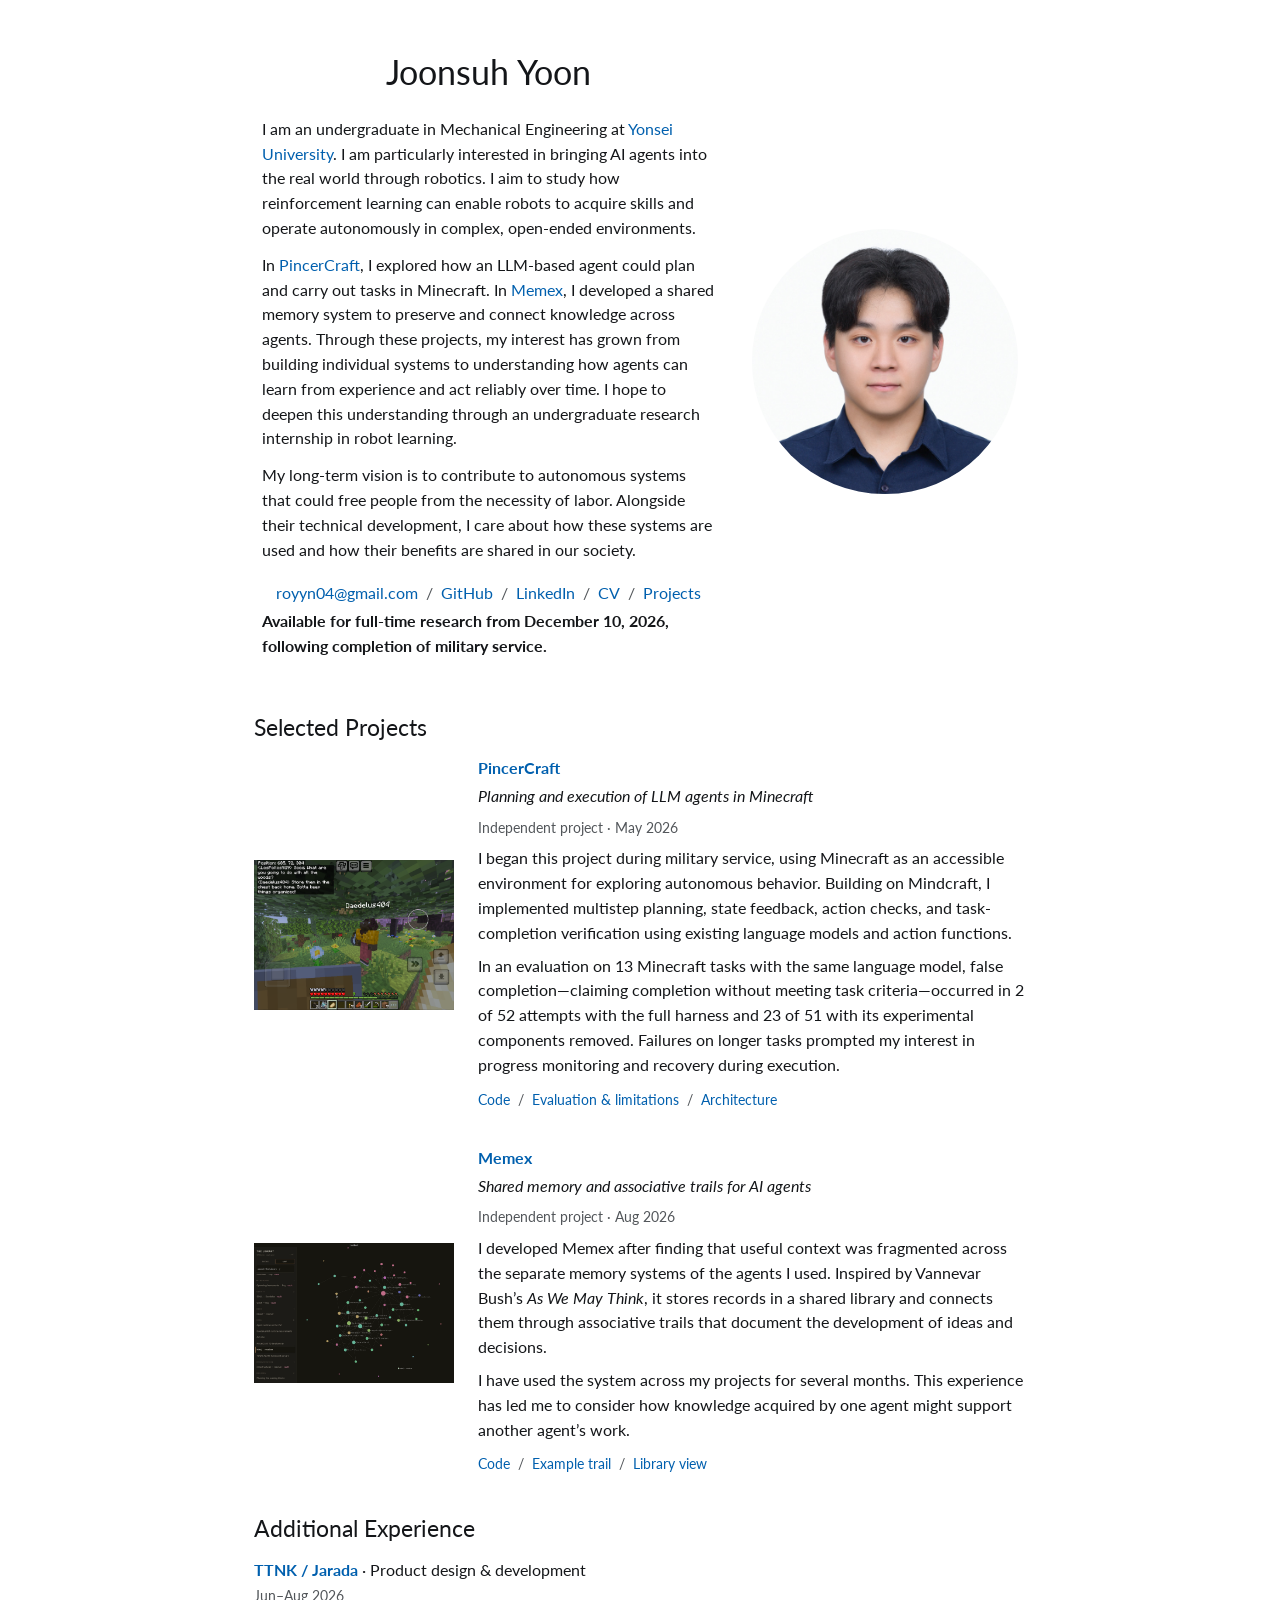
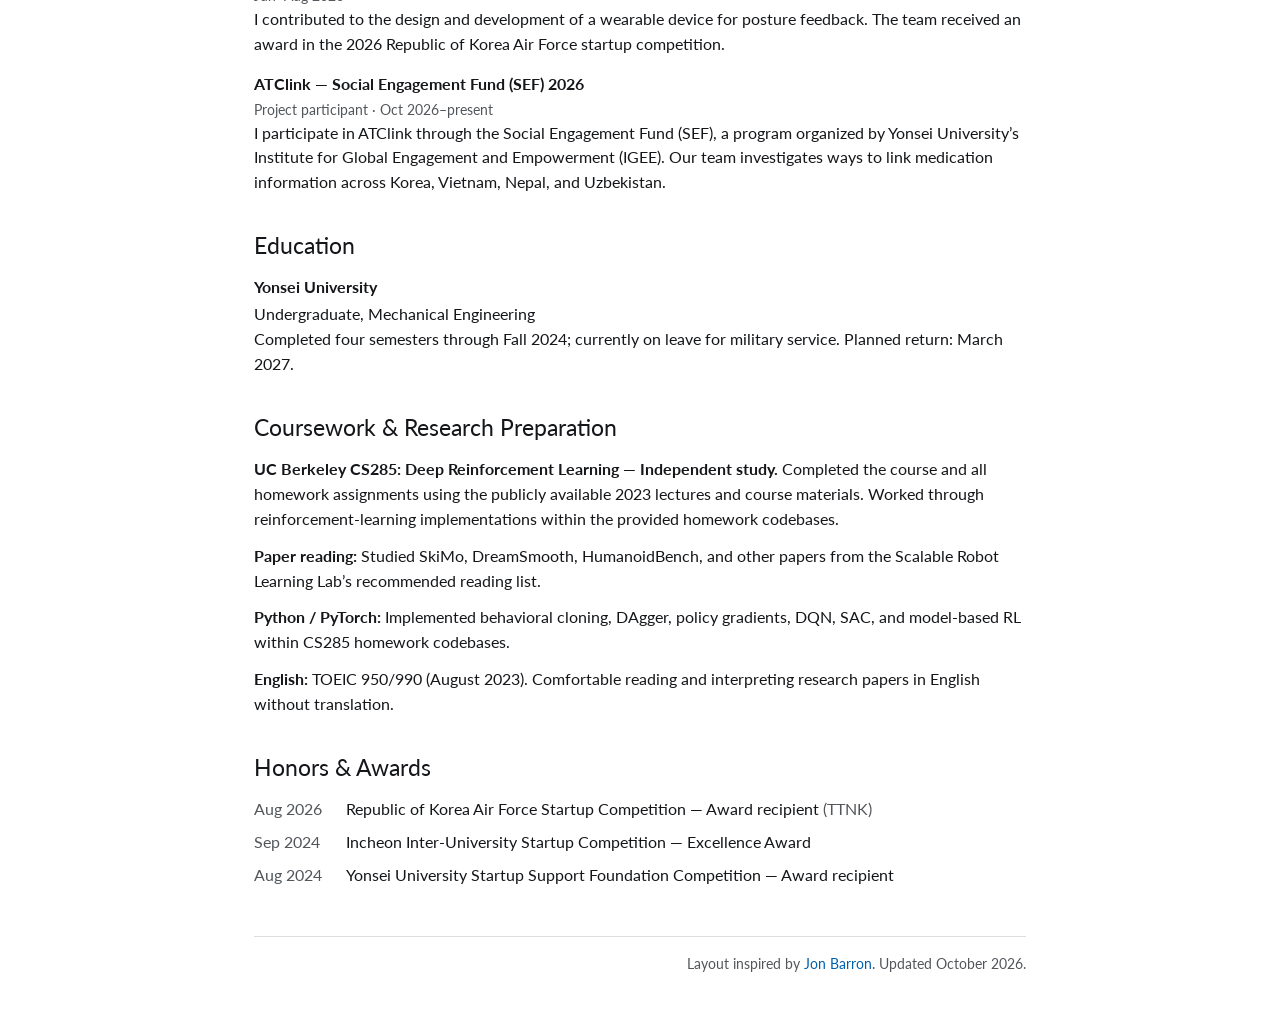
==== commit 844ea0b8: "Version the stylesheet link so browsers fetch the new layout CSS Browsers holding a cached pre-photo" ====
--- a/index.html
+++ b/index.html
@@ -10,7 +10,7 @@
   <link rel="preconnect" href="https://fonts.googleapis.com">
   <link rel="preconnect" href="https://fonts.gstatic.com" crossorigin>
   <link href="https://fonts.googleapis.com/css2?family=Lato:wght@400;700&display=swap" rel="stylesheet">
-  <link rel="stylesheet" href="style.css">
+  <link rel="stylesheet" href="style.css?v=2">
 </head>
 <body>
   <a class="skip" href="#projects">Skip to projects</a>
--- a/style.css
+++ b/style.css
@@ -14,9 +14,10 @@
 h1 { font-size: var(--text-name); font-weight: 400; line-height: 1.2; text-align: center; margin: 0 0 var(--space-lg); }
 h2 { font-size: var(--text-section); font-weight: 400; line-height: 1.25; margin: 0 0 var(--space-md); }
 h3 { font-size: var(--text-body); line-height: 1.4; margin: 0 0 var(--space-xs); }
-.intro { padding: 0 var(--space-sm); margin-bottom: 42px; display: flex; flex-direction: column-reverse; align-items: center; gap: var(--space-lg); }
+/* Barron layout: bio 63% / photo 37% at every width, photo vertically centred. */
+.intro { padding: 0 var(--space-sm); margin-bottom: 42px; display: grid; grid-template-columns: 63fr 37fr; align-items: center; gap: 5%; }
 .intro-text { min-width: 0; }
-.portrait { display: block; width: 180px; height: 180px; flex: none; border-radius: 50%; object-fit: cover; object-position: 50% 15%; }
+.portrait { display: block; width: 100%; height: auto; aspect-ratio: 1; border-radius: 50%; object-fit: cover; object-position: 50% 15%; }
 .links { display: flex; flex-wrap: wrap; gap: 0 var(--space-sm); align-items: baseline; font-size: var(--text-small); }
 .links a { white-space: nowrap; padding-block: 3px; }
 .links span { color: var(--color-muted); }
@@ -42,10 +43,11 @@
 footer a, .footer-date { white-space: nowrap; }
 .skip { position: absolute; top: -80px; left: var(--space-md); padding: var(--space-sm); background: var(--color-paper); }
 .skip:focus { top: var(--space-sm); }
+@media (max-width: 39.99rem) {
+  .portrait { align-self: start; margin-top: var(--space-sm); }
+}
 @media (min-width: 40rem) {
   .project { grid-template-columns: 200px minmax(0, 1fr); gap: var(--space-lg); }
-  .intro { flex-direction: row; align-items: flex-start; gap: var(--space-xl); }
-  .portrait { width: 200px; height: 200px; margin-top: 64px; }
   main { padding-top: 52px; }
 }
 @media print {
